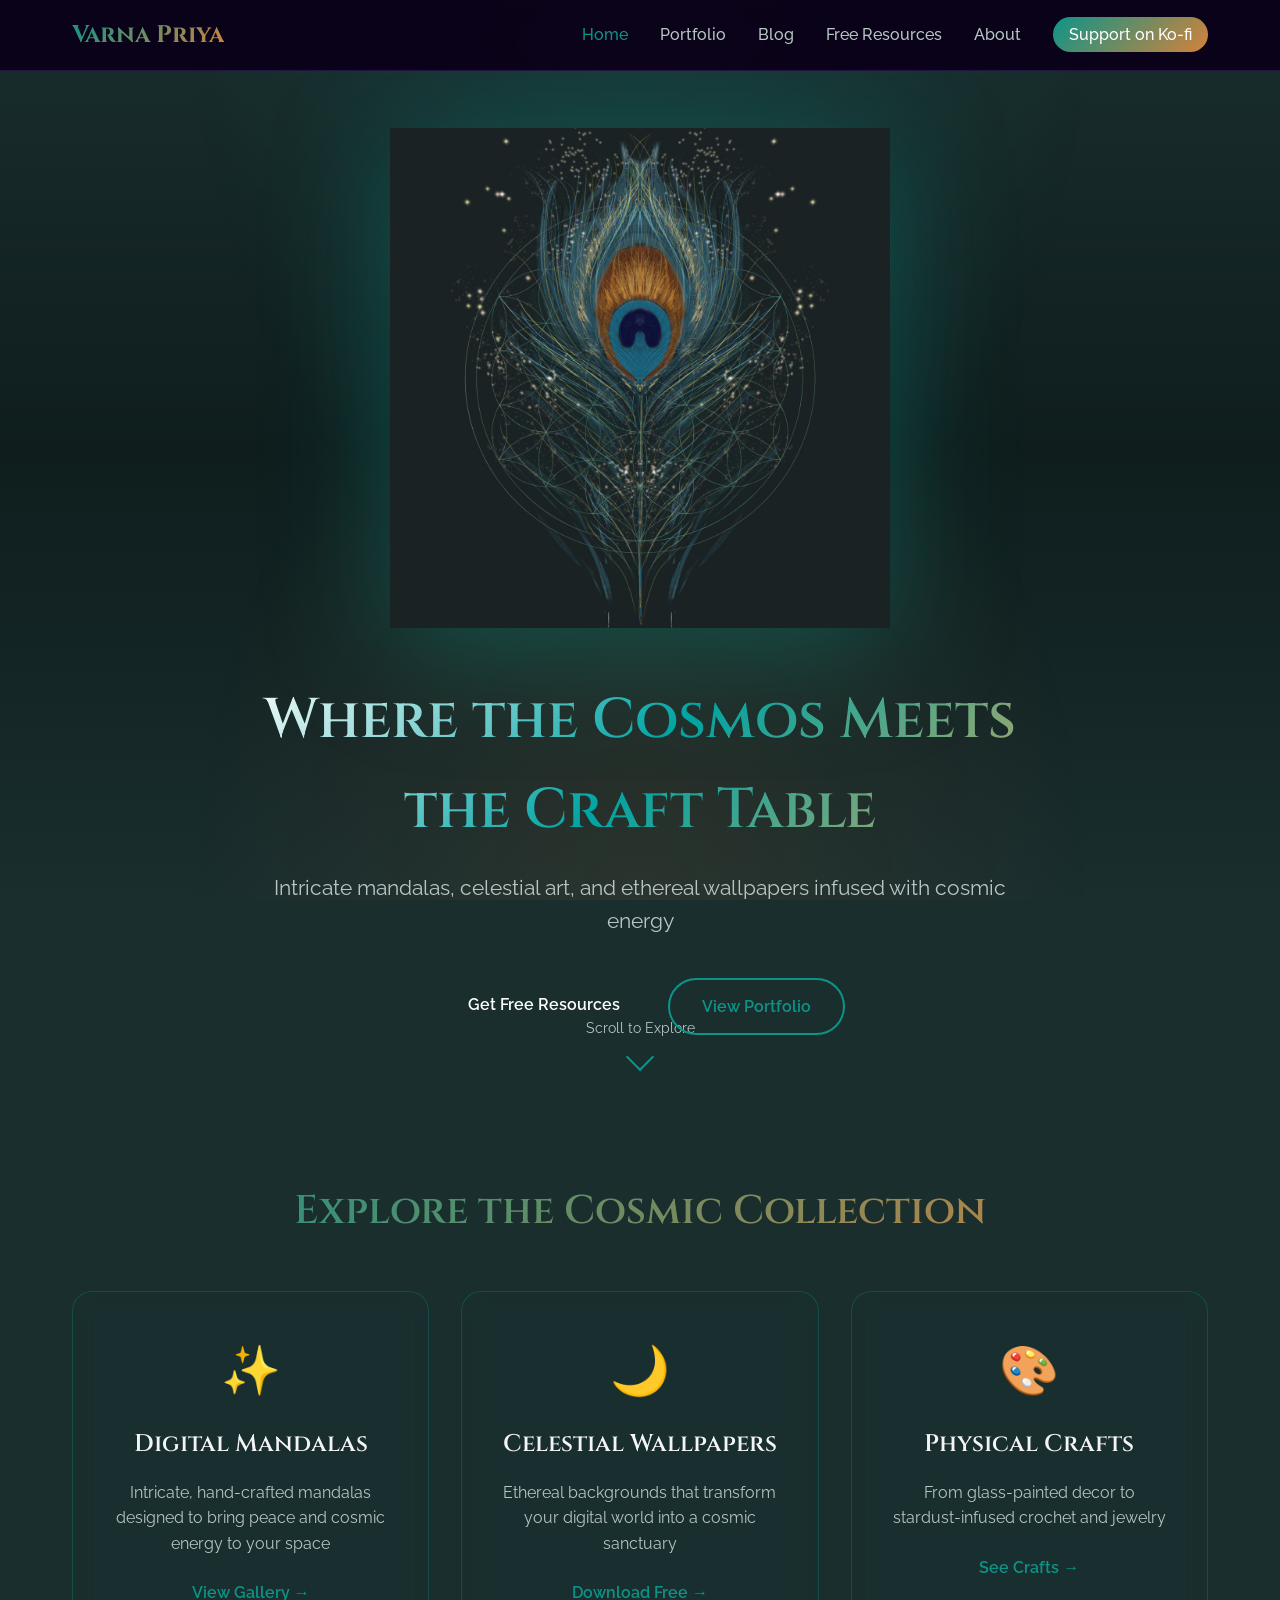
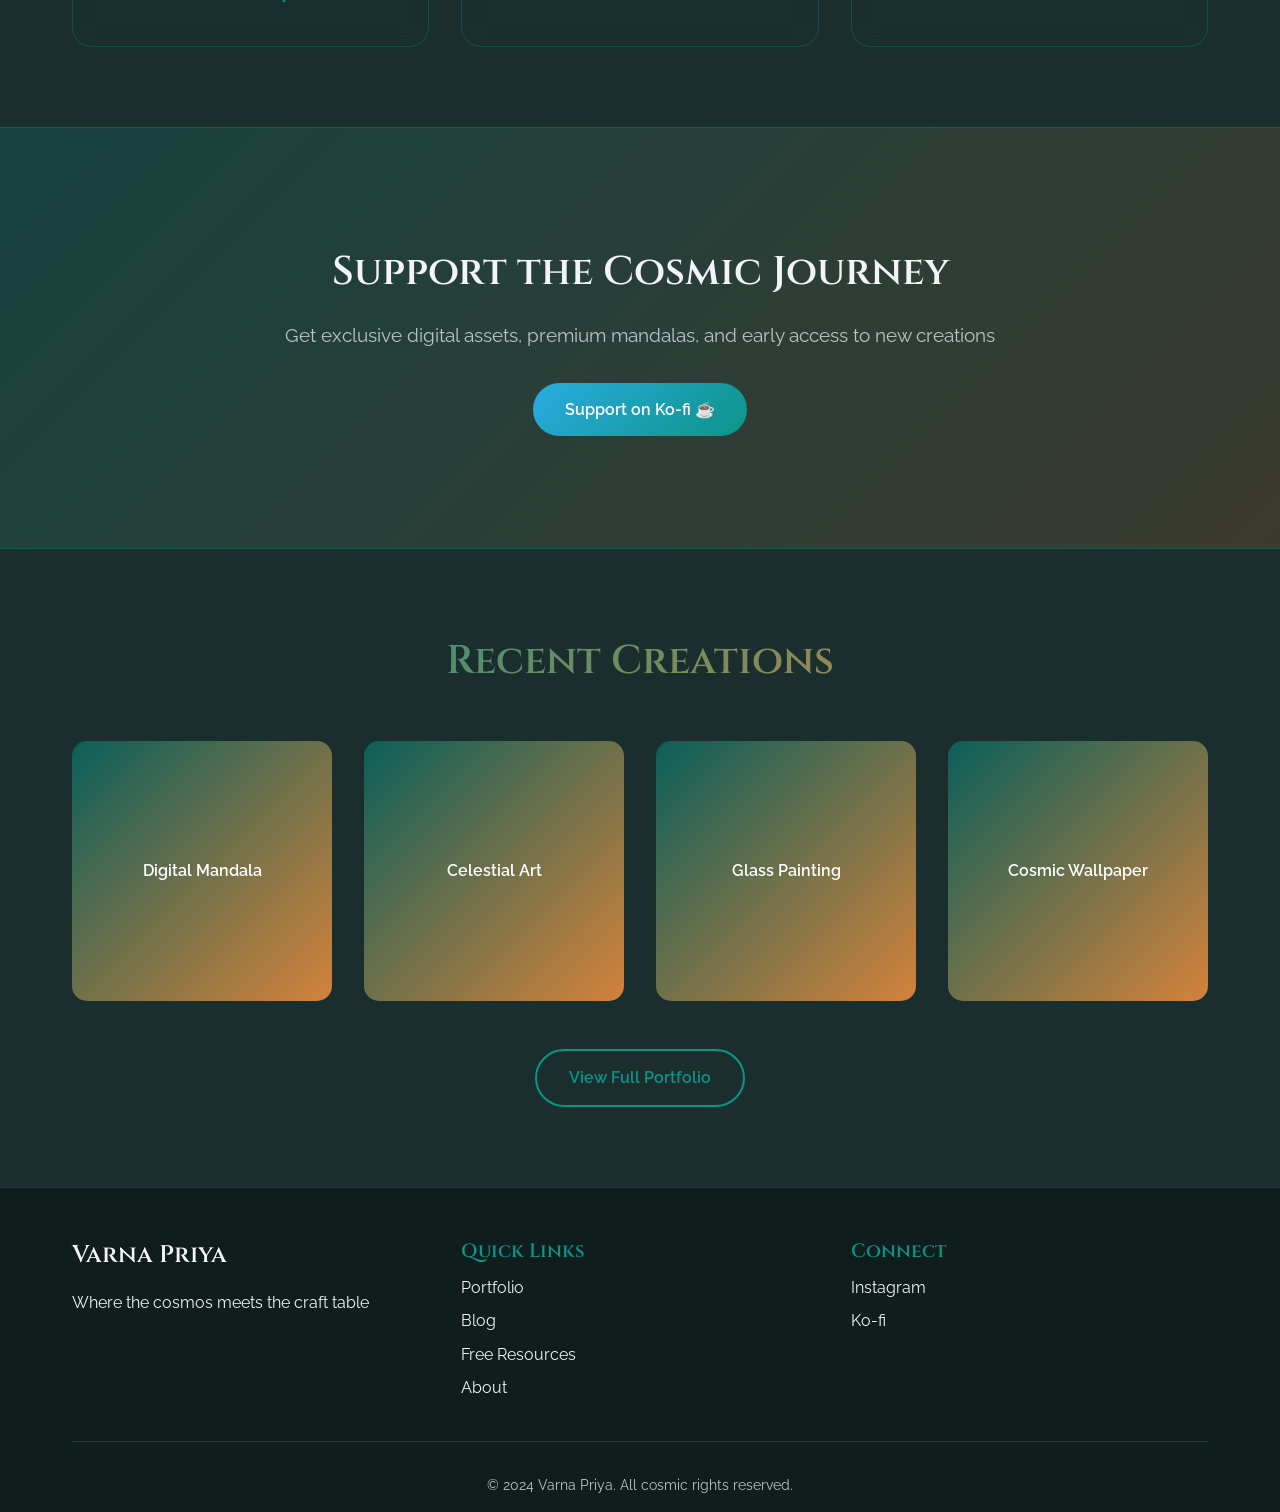
==== index.html @ cbed1ee6 "Initial commit: Varna Priya cosmic website - Peacock feather color palette and design - Hero image i" ====
<!DOCTYPE html>
<html lang="en">
<head>
    <meta charset="UTF-8">
    <meta name="viewport" content="width=device-width, initial-scale=1.0">
    <meta name="description" content="Varna Priya - Where the cosmos meets the craft table. Intricate mandalas, celestial art, and ethereal wallpapers.">
    <title>Varna Priya | Celestial Art & Cosmic Crafts</title>
    <link rel="stylesheet" href="css/style.css">
    <link rel="preconnect" href="https://fonts.googleapis.com">
    <link rel="preconnect" href="https://fonts.gstatic.com" crossorigin>
    <link href="https://fonts.googleapis.com/css2?family=Cinzel:wght@400;600;700&family=Raleway:wght@300;400;500;600&display=swap" rel="stylesheet">
</head>
<body>
    <div class="stars"></div>
    <div class="twinkling"></div>

    <nav class="navbar">
        <div class="nav-container">
            <a href="index.html" class="logo">Varna Priya</a>
            <ul class="nav-menu">
                <li><a href="index.html" class="active">Home</a></li>
                <li><a href="portfolio.html">Portfolio</a></li>
                <li><a href="blog.html">Blog</a></li>
                <li><a href="resources.html">Free Resources</a></li>
                <li><a href="about.html">About</a></li>
                <li><a href="https://ko-fi.com/varnapriya" target="_blank" class="kofi-nav">Support on Ko-fi</a></li>
            </ul>
            <div class="hamburger">
                <span></span>
                <span></span>
                <span></span>
            </div>
        </div>
    </nav>

    <section class="hero">
        <div class="hero-image-container">
            <img src="Visuals.jpg" alt="Varna Priya - Sacred Peacock Feather Mandala" class="hero-image">
        </div>
        <div class="hero-content">
            <h1 class="cosmic-title">Where the Cosmos Meets the Craft Table</h1>
            <p class="hero-subtitle">Intricate mandalas, celestial art, and ethereal wallpapers infused with cosmic energy</p>
            <div class="cta-buttons">
                <a href="resources.html" class="btn btn-primary">Get Free Resources</a>
                <a href="portfolio.html" class="btn btn-secondary">View Portfolio</a>
            </div>
        </div>
        <div class="scroll-indicator">
            <span>Scroll to Explore</span>
            <div class="arrow-down"></div>
        </div>
    </section>

    <section class="features">
        <div class="container">
            <h2 class="section-title">Explore the Cosmic Collection</h2>
            <div class="features-grid">
                <div class="feature-card">
                    <div class="feature-icon">✨</div>
                    <h3>Digital Mandalas</h3>
                    <p>Intricate, hand-crafted mandalas designed to bring peace and cosmic energy to your space</p>
                    <a href="portfolio.html" class="feature-link">View Gallery →</a>
                </div>
                <div class="feature-card">
                    <div class="feature-icon">🌙</div>
                    <h3>Celestial Wallpapers</h3>
                    <p>Ethereal backgrounds that transform your digital world into a cosmic sanctuary</p>
                    <a href="resources.html" class="feature-link">Download Free →</a>
                </div>
                <div class="feature-card">
                    <div class="feature-icon">🎨</div>
                    <h3>Physical Crafts</h3>
                    <p>From glass-painted decor to stardust-infused crochet and jewelry</p>
                    <a href="portfolio.html#physical" class="feature-link">See Crafts →</a>
                </div>
            </div>
        </div>
    </section>

    <section class="kofi-section">
        <div class="container">
            <div class="kofi-banner">
                <h2>Support the Cosmic Journey</h2>
                <p>Get exclusive digital assets, premium mandalas, and early access to new creations</p>
                <a href="https://ko-fi.com/varnapriya" target="_blank" class="btn btn-kofi">Support on Ko-fi ☕</a>
            </div>
        </div>
    </section>

    <section class="recent-work">
        <div class="container">
            <h2 class="section-title">Recent Creations</h2>
            <div class="gallery-preview">
                <div class="gallery-item">
                    <div class="gallery-placeholder">
                        <span>Digital Mandala</span>
                    </div>
                </div>
                <div class="gallery-item">
                    <div class="gallery-placeholder">
                        <span>Celestial Art</span>
                    </div>
                </div>
                <div class="gallery-item">
                    <div class="gallery-placeholder">
                        <span>Glass Painting</span>
                    </div>
                </div>
                <div class="gallery-item">
                    <div class="gallery-placeholder">
                        <span>Cosmic Wallpaper</span>
                    </div>
                </div>
            </div>
            <div class="centered-cta">
                <a href="portfolio.html" class="btn btn-secondary">View Full Portfolio</a>
            </div>
        </div>
    </section>

    <footer class="footer">
        <div class="container">
            <div class="footer-content">
                <div class="footer-section">
                    <h3>Varna Priya</h3>
                    <p>Where the cosmos meets the craft table</p>
                </div>
                <div class="footer-section">
                    <h4>Quick Links</h4>
                    <ul>
                        <li><a href="portfolio.html">Portfolio</a></li>
                        <li><a href="blog.html">Blog</a></li>
                        <li><a href="resources.html">Free Resources</a></li>
                        <li><a href="about.html">About</a></li>
                    </ul>
                </div>
                <div class="footer-section">
                    <h4>Connect</h4>
                    <ul>
                        <li><a href="https://instagram.com/varnapriya" target="_blank">Instagram</a></li>
                        <li><a href="https://ko-fi.com/varnapriya" target="_blank">Ko-fi</a></li>
                    </ul>
                </div>
            </div>
            <div class="footer-bottom">
                <p>&copy; 2024 Varna Priya. All cosmic rights reserved.</p>
            </div>
        </div>
    </footer>

    <script src="js/main.js"></script>
</body>
</html>
---- css/style.css ----
/* ==========================================
   COSMIC THEME - VARNA PRIYA
   ========================================== */

/* ROOT VARIABLES - PEACOCK FEATHER PALETTE */
:root {
    --primary-color: #0d9488;
    --secondary-color: #c87137;
    --accent-color: #c9a961;
    --dark-bg: #1a2e2e;
    --darker-bg: #0f1d1d;
    --light-text: #f3f4f6;
    --muted-text: #b8c5c5;
    --teal-dark: #0a5f5a;
    --teal-bright: #00a3a3;
    --bronze: #d4823b;
    --navy: #1a3d5c;
    --gold: #c9a961;
    --card-bg: rgba(26, 46, 46, 0.85);
    --card-border: rgba(13, 148, 136, 0.3);
}

/* RESET & BASE */
* {
    margin: 0;
    padding: 0;
    box-sizing: border-box;
}

html {
    scroll-behavior: smooth;
}

body {
    font-family: 'Raleway', sans-serif;
    background: var(--dark-bg);
    color: var(--light-text);
    line-height: 1.6;
    overflow-x: hidden;
}

/* Custom Scrollbar */
::-webkit-scrollbar {
    width: 12px;
}

::-webkit-scrollbar-track {
    background: var(--darker-bg);
}

::-webkit-scrollbar-thumb {
    background: var(--primary-color);
    border-radius: 6px;
}

::-webkit-scrollbar-thumb:hover {
    background: var(--teal-bright);
}

h1, h2, h3, h4, h5, h6 {
    font-family: 'Cinzel', serif;
    font-weight: 600;
}

a {
    text-decoration: none;
    color: inherit;
    transition: all 0.3s ease;
}

img {
    max-width: 100%;
    height: auto;
}

/* CLEAN GRADIENT BACKGROUND */
.stars, .twinkling {
    position: fixed;
    top: 0;
    left: 0;
    right: 0;
    bottom: 0;
    width: 100%;
    height: 100%;
    display: block;
    z-index: -1;
}

.stars {
    background: linear-gradient(180deg, #1a2e2e 0%, #0f1d1d 50%, #1a2e2e 100%);
}

.twinkling {
    background: radial-gradient(ellipse at top, rgba(13, 148, 136, 0.15) 0%, transparent 50%),
                radial-gradient(ellipse at bottom, rgba(200, 113, 55, 0.1) 0%, transparent 50%);
}

/* CONTAINER */
.container {
    max-width: 1200px;
    margin: 0 auto;
    padding: 0 2rem;
}

/* NAVIGATION */
.navbar {
    position: fixed;
    top: 0;
    width: 100%;
    background: rgba(10, 1, 24, 0.95);
    backdrop-filter: blur(10px);
    z-index: 1000;
    border-bottom: 1px solid rgba(139, 92, 246, 0.2);
}

.nav-container {
    max-width: 1200px;
    margin: 0 auto;
    padding: 1rem 2rem;
    display: flex;
    justify-content: space-between;
    align-items: center;
}

.logo {
    font-family: 'Cinzel', serif;
    font-size: 1.5rem;
    font-weight: 700;
    background: linear-gradient(135deg, var(--primary-color), var(--bronze));
    -webkit-background-clip: text;
    -webkit-text-fill-color: transparent;
    background-clip: text;
}

.nav-menu {
    display: flex;
    list-style: none;
    gap: 2rem;
    align-items: center;
}

.nav-menu a {
    color: var(--muted-text);
    font-weight: 500;
    transition: color 0.3s ease;
}

.nav-menu a:hover,
.nav-menu a.active {
    color: var(--primary-color);
}

.kofi-nav {
    background: linear-gradient(135deg, var(--primary-color), var(--bronze));
    padding: 0.5rem 1rem;
    border-radius: 20px;
    color: white !important;
}

.kofi-nav:hover {
    transform: translateY(-2px);
    box-shadow: 0 5px 20px rgba(13, 148, 136, 0.4);
}

.hamburger {
    display: none;
    flex-direction: column;
    cursor: pointer;
}

.hamburger span {
    width: 25px;
    height: 3px;
    background: var(--primary-color);
    margin: 3px 0;
    transition: 0.3s;
}

/* HERO SECTION */
.hero {
    min-height: 100vh;
    display: flex;
    flex-direction: column;
    justify-content: center;
    align-items: center;
    text-align: center;
    padding: 8rem 2rem 4rem;
    position: relative;
}

.hero-image-container {
    max-width: 500px;
    width: 100%;
    margin: 0 auto 3rem;
    z-index: 1;
    animation: fadeInScale 1.5s ease-out;
}

.hero-image {
    width: 100%;
    height: auto;
    display: block;
    filter: drop-shadow(0 20px 60px rgba(13, 148, 136, 0.4));
    transition: transform 0.3s ease;
}

.hero-image:hover {
    transform: scale(1.02);
}

@keyframes fadeInScale {
    from {
        opacity: 0;
        transform: scale(0.92) translateY(20px);
    }
    to {
        opacity: 1;
        transform: scale(1) translateY(0);
    }
}

.hero-content {
    max-width: 800px;
    z-index: 1;
}

.cosmic-title {
    font-size: 3.5rem;
    margin-bottom: 1rem;
    background: linear-gradient(135deg, #fff, var(--teal-bright), var(--gold));
    -webkit-background-clip: text;
    -webkit-text-fill-color: transparent;
    background-clip: text;
    animation: fadeInUp 1s ease;
}

.hero-subtitle {
    font-size: 1.3rem;
    color: var(--muted-text);
    margin-bottom: 2.5rem;
    animation: fadeInUp 1s ease 0.2s backwards;
}

.cta-buttons {
    display: flex;
    gap: 1rem;
    justify-content: center;
    animation: fadeInUp 1s ease 0.4s backwards;
}

.btn {
    padding: 0.875rem 2rem;
    border-radius: 30px;
    font-weight: 600;
    cursor: pointer;
    transition: all 0.3s ease;
    border: none;
    display: inline-block;
}

.btn-primary {
    background: linear-gradient(135deg, var(--primary-color), var(--cosmic-purple));
    color: white;
}

.btn-primary:hover {
    transform: translateY(-3px);
    box-shadow: 0 10px 30px rgba(13, 148, 136, 0.5);
}

.btn-secondary {
    background: transparent;
    border: 2px solid var(--primary-color);
    color: var(--primary-color);
}

.btn-secondary:hover {
    background: var(--primary-color);
    color: white;
    transform: translateY(-3px);
}

.btn-kofi {
    background: linear-gradient(135deg, #29abe0, var(--primary-color));
    color: white;
}

.btn-kofi:hover {
    transform: translateY(-3px);
    box-shadow: 0 10px 30px rgba(41, 171, 224, 0.5);
}

.btn-large {
    padding: 1.2rem 3rem;
    font-size: 1.1rem;
}

.scroll-indicator {
    position: absolute;
    bottom: 2rem;
    display: flex;
    flex-direction: column;
    align-items: center;
    gap: 0.5rem;
    color: var(--muted-text);
    font-size: 0.875rem;
    animation: bounce 2s infinite;
}

.arrow-down {
    width: 20px;
    height: 20px;
    border-left: 2px solid var(--primary-color);
    border-bottom: 2px solid var(--primary-color);
    transform: rotate(-45deg);
}

/* SECTIONS */
section {
    padding: 5rem 0;
}

.section-title {
    text-align: center;
    font-size: 2.5rem;
    margin-bottom: 3rem;
    background: linear-gradient(135deg, var(--primary-color), var(--bronze));
    -webkit-background-clip: text;
    -webkit-text-fill-color: transparent;
    background-clip: text;
}

/* FEATURES GRID */
.features-grid {
    display: grid;
    grid-template-columns: repeat(auto-fit, minmax(300px, 1fr));
    gap: 2rem;
    margin-top: 3rem;
}

.feature-card {
    background: var(--card-bg);
    border: 1px solid var(--card-border);
    border-radius: 20px;
    padding: 2.5rem;
    text-align: center;
    transition: all 0.3s ease;
    backdrop-filter: blur(10px);
}

.feature-card:hover {
    transform: translateY(-10px);
    border-color: var(--primary-color);
    box-shadow: 0 15px 40px rgba(13, 148, 136, 0.3);
}

.feature-icon {
    font-size: 3rem;
    margin-bottom: 1rem;
}

.feature-card h3 {
    font-size: 1.5rem;
    margin-bottom: 1rem;
    color: var(--light-text);
}

.feature-card p {
    color: var(--muted-text);
    margin-bottom: 1.5rem;
}

.feature-link {
    color: var(--primary-color);
    font-weight: 600;
}

.feature-link:hover {
    color: var(--secondary-color);
}

/* KO-FI SECTION */
.kofi-section {
    background: linear-gradient(135deg, rgba(13, 148, 136, 0.2), rgba(200, 113, 55, 0.2));
    border-top: 1px solid var(--card-border);
    border-bottom: 1px solid var(--card-border);
}

.kofi-banner {
    text-align: center;
    padding: 2rem;
}

.kofi-banner h2 {
    font-size: 2.5rem;
    margin-bottom: 1rem;
}

.kofi-banner p {
    font-size: 1.2rem;
    color: var(--muted-text);
    margin-bottom: 2rem;
}

/* GALLERY PREVIEW */
.gallery-preview {
    display: grid;
    grid-template-columns: repeat(auto-fit, minmax(250px, 1fr));
    gap: 2rem;
    margin-bottom: 3rem;
}

.gallery-item {
    position: relative;
    overflow: hidden;
    border-radius: 15px;
    aspect-ratio: 1;
}

.gallery-placeholder {
    width: 100%;
    height: 100%;
    background: linear-gradient(135deg, var(--teal-dark), var(--bronze));
    display: flex;
    align-items: center;
    justify-content: center;
    font-weight: 600;
    color: white;
    transition: transform 0.3s ease;
}

.gallery-item:hover .gallery-placeholder {
    transform: scale(1.1);
}

.centered-cta {
    text-align: center;
}

/* FOOTER */
.footer {
    background: var(--darker-bg);
    border-top: 1px solid var(--card-border);
    padding: 3rem 0 1rem;
}

.footer-content {
    display: grid;
    grid-template-columns: repeat(auto-fit, minmax(250px, 1fr));
    gap: 2rem;
    margin-bottom: 2rem;
}

.footer-section h3 {
    font-size: 1.5rem;
    margin-bottom: 1rem;
}

.footer-section h4 {
    font-size: 1.2rem;
    margin-bottom: 0.5rem;
    color: var(--primary-color);
}

.footer-section ul {
    list-style: none;
}

.footer-section ul li {
    margin-bottom: 0.5rem;
}

.footer-section a:hover {
    color: var(--primary-color);
}

.footer-bottom {
    text-align: center;
    padding-top: 2rem;
    border-top: 1px solid var(--card-border);
    color: var(--muted-text);
    font-size: 0.875rem;
}

/* PAGE HEADER */
.page-header {
    padding: 8rem 0 4rem;
    text-align: center;
}

.page-header h1 {
    font-size: 3rem;
    margin-bottom: 1rem;
    background: linear-gradient(135deg, var(--primary-color), var(--bronze));
    -webkit-background-clip: text;
    -webkit-text-fill-color: transparent;
    background-clip: text;
}

.page-header p {
    font-size: 1.2rem;
    color: var(--muted-text);
}

/* PORTFOLIO FILTERS */
.portfolio-filters {
    padding: 2rem 0;
}

.filter-buttons {
    display: flex;
    justify-content: center;
    gap: 1rem;
    flex-wrap: wrap;
}

.filter-btn {
    padding: 0.75rem 1.5rem;
    border: 2px solid var(--card-border);
    background: transparent;
    color: var(--light-text);
    border-radius: 25px;
    cursor: pointer;
    transition: all 0.3s ease;
    font-weight: 500;
}

.filter-btn:hover,
.filter-btn.active {
    border-color: var(--primary-color);
    background: var(--primary-color);
    color: white;
}

/* PORTFOLIO GALLERY */
.masonry-grid {
    display: grid;
    grid-template-columns: repeat(auto-fill, minmax(300px, 1fr));
    gap: 2rem;
}

.portfolio-item {
    background: var(--card-bg);
    border: 1px solid var(--card-border);
    border-radius: 15px;
    overflow: hidden;
    transition: all 0.3s ease;
}

.portfolio-item:hover {
    transform: translateY(-5px);
    box-shadow: 0 10px 30px rgba(13, 148, 136, 0.3);
}

.portfolio-image {
    aspect-ratio: 4/3;
    overflow: hidden;
}

.image-placeholder {
    width: 100%;
    height: 100%;
    background: linear-gradient(135deg, var(--teal-dark), var(--bronze), var(--teal-bright));
    display: flex;
    align-items: center;
    justify-content: center;
    font-weight: 600;
    color: white;
}

.portfolio-info {
    padding: 1.5rem;
}

.portfolio-info h3 {
    font-size: 1.3rem;
    margin-bottom: 0.5rem;
}

.portfolio-info p {
    color: var(--muted-text);
    margin-bottom: 1rem;
}

.badge {
    display: inline-block;
    padding: 0.25rem 0.75rem;
    background: var(--primary-color);
    color: white;
    border-radius: 15px;
    font-size: 0.875rem;
    font-weight: 600;
}

.dm-btn {
    display: inline-block;
    margin-top: 1rem;
    padding: 0.5rem 1rem;
    background: linear-gradient(135deg, var(--bronze), var(--primary-color));
    color: white;
    border-radius: 20px;
    font-weight: 600;
    font-size: 0.875rem;
}

.dm-btn:hover {
    transform: translateY(-2px);
}

/* BLOG GRID */
.blog-grid {
    display: grid;
    grid-template-columns: repeat(auto-fill, minmax(350px, 1fr));
    gap: 2rem;
}

.blog-card {
    background: var(--card-bg);
    border: 1px solid var(--card-border);
    border-radius: 15px;
    overflow: hidden;
    transition: all 0.3s ease;
}

.blog-card:hover {
    transform: translateY(-5px);
    box-shadow: 0 10px 30px rgba(13, 148, 136, 0.3);
}

.blog-image {
    aspect-ratio: 16/9;
    overflow: hidden;
}

.blog-meta {
    display: flex;
    gap: 1rem;
    padding: 1rem 1.5rem 0;
    font-size: 0.875rem;
}

.blog-date {
    color: var(--muted-text);
}

.blog-category {
    color: var(--primary-color);
    font-weight: 600;
}

.blog-card h2 {
    padding: 0.5rem 1.5rem;
    font-size: 1.5rem;
}

.blog-card h2 a:hover {
    color: var(--primary-color);
}

.blog-card p {
    padding: 0 1.5rem;
    color: var(--muted-text);
    margin-bottom: 1rem;
}

.read-more {
    display: inline-block;
    padding: 0 1.5rem 1.5rem;
    color: var(--primary-color);
    font-weight: 600;
}

.read-more:hover {
    color: var(--secondary-color);
}

/* PAGINATION */
.pagination {
    display: flex;
    justify-content: center;
    gap: 0.5rem;
    margin-top: 3rem;
}

.page-btn {
    padding: 0.75rem 1.25rem;
    background: var(--card-bg);
    border: 1px solid var(--card-border);
    color: var(--light-text);
    border-radius: 10px;
    cursor: pointer;
    transition: all 0.3s ease;
}

.page-btn:hover,
.page-btn.active {
    background: var(--primary-color);
    border-color: var(--primary-color);
}

/* NEWSLETTER */
.newsletter {
    background: linear-gradient(135deg, rgba(13, 148, 136, 0.2), rgba(200, 113, 55, 0.2));
}

.newsletter-box {
    text-align: center;
    max-width: 600px;
    margin: 0 auto;
}

.newsletter-box h2 {
    font-size: 2rem;
    margin-bottom: 1rem;
}

.newsletter-form {
    display: flex;
    gap: 1rem;
    margin: 2rem 0 1rem;
}

.newsletter-form input {
    flex: 1;
    padding: 1rem;
    background: var(--card-bg);
    border: 1px solid var(--card-border);
    border-radius: 25px;
    color: var(--light-text);
    font-size: 1rem;
}

.newsletter-form input:focus {
    outline: none;
    border-color: var(--primary-color);
}

.newsletter-note {
    font-size: 0.875rem;
    color: var(--muted-text);
}

/* RESOURCES */
.resources-intro {
    padding: 2rem 0;
}

.intro-box {
    max-width: 800px;
    margin: 0 auto;
    text-align: center;
    padding: 2rem;
    background: var(--card-bg);
    border: 1px solid var(--card-border);
    border-radius: 20px;
}

.intro-box h2 {
    font-size: 2rem;
    margin-bottom: 1rem;
}

.resources-grid {
    display: grid;
    grid-template-columns: repeat(auto-fill, minmax(300px, 1fr));
    gap: 2rem;
}

.resource-card {
    background: var(--card-bg);
    border: 1px solid var(--card-border);
    border-radius: 15px;
    overflow: hidden;
    transition: all 0.3s ease;
}

.resource-card:hover {
    transform: translateY(-5px);
    box-shadow: 0 10px 30px rgba(13, 148, 136, 0.3);
}

.resource-image {
    aspect-ratio: 16/9;
}

.resource-content {
    padding: 1.5rem;
}

.resource-content h3 {
    font-size: 1.3rem;
    margin-bottom: 0.5rem;
}

.resource-content p {
    color: var(--muted-text);
    margin-bottom: 1rem;
}

.resource-meta {
    display: flex;
    gap: 1rem;
    margin-bottom: 1rem;
    font-size: 0.875rem;
}

.resource-meta span {
    padding: 0.25rem 0.75rem;
    background: rgba(13, 148, 136, 0.2);
    border-radius: 15px;
}

.download-btn {
    width: 100%;
}

/* KO-FI UPSELL */
.kofi-upsell {
    background: linear-gradient(135deg, rgba(13, 148, 136, 0.3), rgba(200, 113, 55, 0.3));
}

.upsell-box {
    max-width: 800px;
    margin: 0 auto;
    text-align: center;
    padding: 3rem;
    background: var(--card-bg);
    border: 2px solid var(--card-border);
    border-radius: 20px;
}

.upsell-box h2 {
    font-size: 2.5rem;
    margin-bottom: 1rem;
}

.upsell-features {
    display: grid;
    grid-template-columns: repeat(auto-fit, minmax(250px, 1fr));
    gap: 1rem;
    margin: 2rem 0;
    text-align: left;
}

.upsell-feature {
    display: flex;
    align-items: center;
    gap: 0.75rem;
}

.check {
    color: var(--primary-color);
    font-size: 1.5rem;
    font-weight: bold;
}

/* INSTAGRAM CTA */
.instagram-cta {
    padding: 3rem 0;
}

.insta-box {
    max-width: 600px;
    margin: 0 auto;
    text-align: center;
    padding: 2rem;
    background: var(--card-bg);
    border: 1px solid var(--card-border);
    border-radius: 20px;
}

.insta-box h2 {
    font-size: 2rem;
    margin-bottom: 1rem;
}

.insta-box p {
    color: var(--muted-text);
    margin-bottom: 2rem;
}

/* ABOUT PAGE */
.about-intro {
    display: grid;
    grid-template-columns: 1fr 1fr;
    gap: 3rem;
    align-items: center;
    margin-bottom: 4rem;
}

.about-text h2 {
    font-size: 2.5rem;
    margin-bottom: 1.5rem;
}

.about-text p {
    color: var(--muted-text);
    margin-bottom: 1rem;
    font-size: 1.1rem;
}

.about-image {
    aspect-ratio: 1;
    border-radius: 20px;
    overflow: hidden;
}

.mission-section,
.values-section,
.story-section,
.offerings-section,
.support-section {
    margin-bottom: 4rem;
}

.mission-section h2,
.values-section h2,
.story-section h2,
.offerings-section h2,
.support-section h2 {
    font-size: 2.5rem;
    margin-bottom: 2rem;
    text-align: center;
}

.mission-cards {
    display: grid;
    grid-template-columns: repeat(auto-fit, minmax(250px, 1fr));
    gap: 2rem;
}

.mission-card {
    text-align: center;
    padding: 2rem;
    background: var(--card-bg);
    border: 1px solid var(--card-border);
    border-radius: 15px;
}

.mission-icon {
    font-size: 3rem;
    margin-bottom: 1rem;
}

.mission-card h3 {
    font-size: 1.5rem;
    margin-bottom: 1rem;
}

.values-list {
    max-width: 800px;
    margin: 0 auto;
    list-style: none;
}

.values-list li {
    padding: 1rem;
    margin-bottom: 1rem;
    background: var(--card-bg);
    border-left: 4px solid var(--primary-color);
    border-radius: 10px;
}

.story-section p {
    max-width: 800px;
    margin: 0 auto 1rem;
    color: var(--muted-text);
    font-size: 1.1rem;
}

.offerings-grid {
    display: grid;
    grid-template-columns: repeat(auto-fit, minmax(300px, 1fr));
    gap: 2rem;
}

.offering-item {
    padding: 2rem;
    background: var(--card-bg);
    border: 1px solid var(--card-border);
    border-radius: 15px;
    text-align: center;
}

.offering-item h3 {
    font-size: 1.3rem;
    margin-bottom: 0.5rem;
}

.support-section {
    text-align: center;
}

.support-section p {
    max-width: 800px;
    margin: 0 auto 1.5rem;
    color: var(--muted-text);
    font-size: 1.1rem;
}

.support-list {
    max-width: 600px;
    margin: 0 auto 2rem;
    list-style: none;
}

.support-list li {
    padding: 0.75rem;
    margin-bottom: 0.5rem;
    background: var(--card-bg);
    border-radius: 10px;
}

.contact-section {
    padding: 3rem 0;
}

.contact-box {
    max-width: 600px;
    margin: 0 auto;
    text-align: center;
    padding: 3rem;
    background: var(--card-bg);
    border: 1px solid var(--card-border);
    border-radius: 20px;
}

.contact-box h2 {
    font-size: 2rem;
    margin-bottom: 1rem;
}

.contact-box p {
    color: var(--muted-text);
    margin-bottom: 2rem;
}

.contact-links {
    display: flex;
    gap: 1rem;
    justify-content: center;
}

/* ANIMATIONS */
@keyframes fadeInUp {
    from {
        opacity: 0;
        transform: translateY(30px);
    }
    to {
        opacity: 1;
        transform: translateY(0);
    }
}

@keyframes bounce {
    0%, 100% {
        transform: translateY(0);
    }
    50% {
        transform: translateY(-10px);
    }
}

/* RESPONSIVE */
@media (max-width: 768px) {
    .nav-menu {
        position: fixed;
        left: -100%;
        top: 70px;
        flex-direction: column;
        background: rgba(10, 1, 24, 0.98);
        width: 100%;
        text-align: center;
        transition: 0.3s;
        padding: 2rem 0;
    }

    .nav-menu.active {
        left: 0;
    }

    .hamburger {
        display: flex;
    }

    .cosmic-title {
        font-size: 2.5rem;
    }

    .hero-subtitle {
        font-size: 1rem;
    }

    .cta-buttons {
        flex-direction: column;
    }

    .about-intro {
        grid-template-columns: 1fr;
    }

    .newsletter-form {
        flex-direction: column;
    }

    .contact-links {
        flex-direction: column;
    }
}

@media (max-width: 480px) {
    .cosmic-title {
        font-size: 2rem;
    }

    .section-title {
        font-size: 2rem;
    }

    .features-grid,
    .masonry-grid,
    .blog-grid,
    .resources-grid {
        grid-template-columns: 1fr;
    }
}

/* BLOG POST PAGE */
.blog-post {
    padding-top: 5rem;
}

.post-header {
    max-width: 800px;
    margin: 0 auto 3rem;
    text-align: center;
}

.post-meta {
    display: flex;
    gap: 1rem;
    justify-content: center;
    margin-bottom: 1.5rem;
    font-size: 0.875rem;
}

.post-date {
    color: var(--muted-text);
}

.post-category {
    color: var(--primary-color);
    font-weight: 600;
}

.post-header h1 {
    font-size: 3rem;
    margin-bottom: 1.5rem;
    background: linear-gradient(135deg, var(--primary-color), var(--bronze));
    -webkit-background-clip: text;
    -webkit-text-fill-color: transparent;
    background-clip: text;
}

.post-excerpt {
    font-size: 1.2rem;
    color: var(--muted-text);
}

.post-featured-image {
    max-width: 1000px;
    margin: 0 auto 4rem;
    border-radius: 20px;
    overflow: hidden;
    aspect-ratio: 16/9;
}

.post-content {
    max-width: 800px;
    margin: 0 auto;
    font-size: 1.1rem;
    line-height: 1.8;
}

.post-content h2 {
    font-size: 2rem;
    margin: 3rem 0 1.5rem;
    color: var(--light-text);
}

.post-content h3 {
    font-size: 1.5rem;
    margin: 2rem 0 1rem;
    color: var(--primary-color);
}

.post-content p {
    margin-bottom: 1.5rem;
    color: var(--muted-text);
}

.post-content ul,
.post-content ol {
    margin: 1.5rem 0;
    padding-left: 2rem;
}

.post-content li {
    margin-bottom: 0.75rem;
    color: var(--muted-text);
}

.post-content strong {
    color: var(--light-text);
}

.post-content hr {
    border: none;
    border-top: 1px solid var(--card-border);
    margin: 3rem 0;
}

.post-cta {
    display: flex;
    gap: 1rem;
    justify-content: center;
    margin: 3rem 0;
}

.post-footer {
    max-width: 800px;
    margin: 4rem auto 0;
    padding-top: 2rem;
    border-top: 1px solid var(--card-border);
}

.post-tags {
    display: flex;
    gap: 0.75rem;
    flex-wrap: wrap;
    margin-bottom: 2rem;
}

.tag {
    padding: 0.5rem 1rem;
    background: var(--card-bg);
    border: 1px solid var(--card-border);
    border-radius: 20px;
    font-size: 0.875rem;
    color: var(--primary-color);
}

.post-share {
    text-align: center;
}

.post-share p {
    margin-bottom: 1rem;
    color: var(--muted-text);
}

.share-buttons {
    display: flex;
    gap: 1rem;
    justify-content: center;
}

.share-btn {
    padding: 0.75rem 1.5rem;
    background: var(--card-bg);
    border: 1px solid var(--card-border);
    border-radius: 20px;
    color: var(--light-text);
    transition: all 0.3s ease;
}

.share-btn:hover {
    background: var(--primary-color);
    border-color: var(--primary-color);
}

.related-posts {
    max-width: 800px;
    margin: 4rem auto 0;
}

.related-posts h2 {
    font-size: 2rem;
    text-align: center;
    margin-bottom: 2rem;
}

.related-grid {
    display: grid;
    grid-template-columns: repeat(auto-fit, minmax(250px, 1fr));
    gap: 2rem;
}

.related-card {
    background: var(--card-bg);
    border: 1px solid var(--card-border);
    border-radius: 15px;
    overflow: hidden;
    transition: all 0.3s ease;
}

.related-card:hover {
    transform: translateY(-5px);
    box-shadow: 0 10px 30px rgba(13, 148, 136, 0.3);
}

.related-image {
    aspect-ratio: 16/9;
}

.related-card h3 {
    padding: 1.5rem;
    font-size: 1.2rem;
    color: var(--light-text);
}

.related-card:hover h3 {
    color: var(--primary-color);
}

/* Responsive Blog Post */
@media (max-width: 768px) {
    .post-header h1 {
        font-size: 2rem;
    }

    .post-content {
        font-size: 1rem;
    }

    .post-cta {
        flex-direction: column;
    }

    .share-buttons {
        flex-direction: column;
    }
}
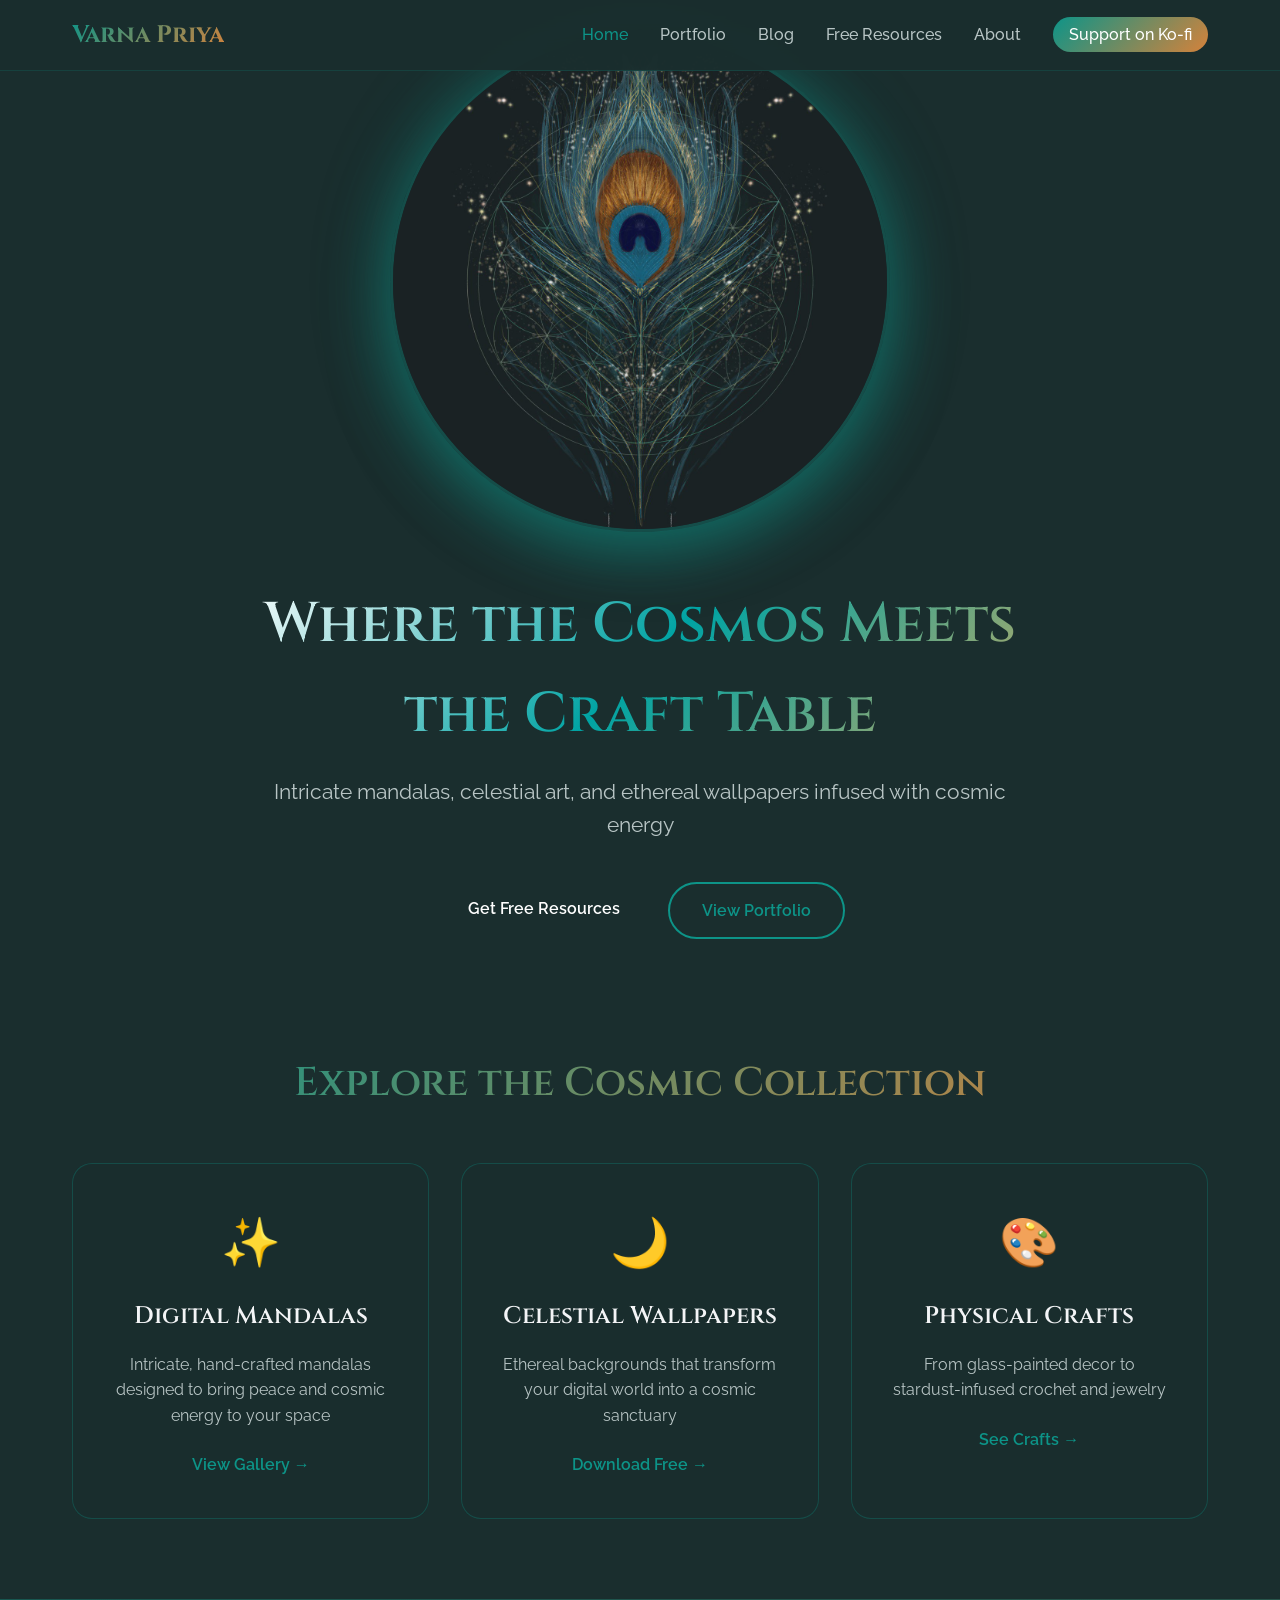
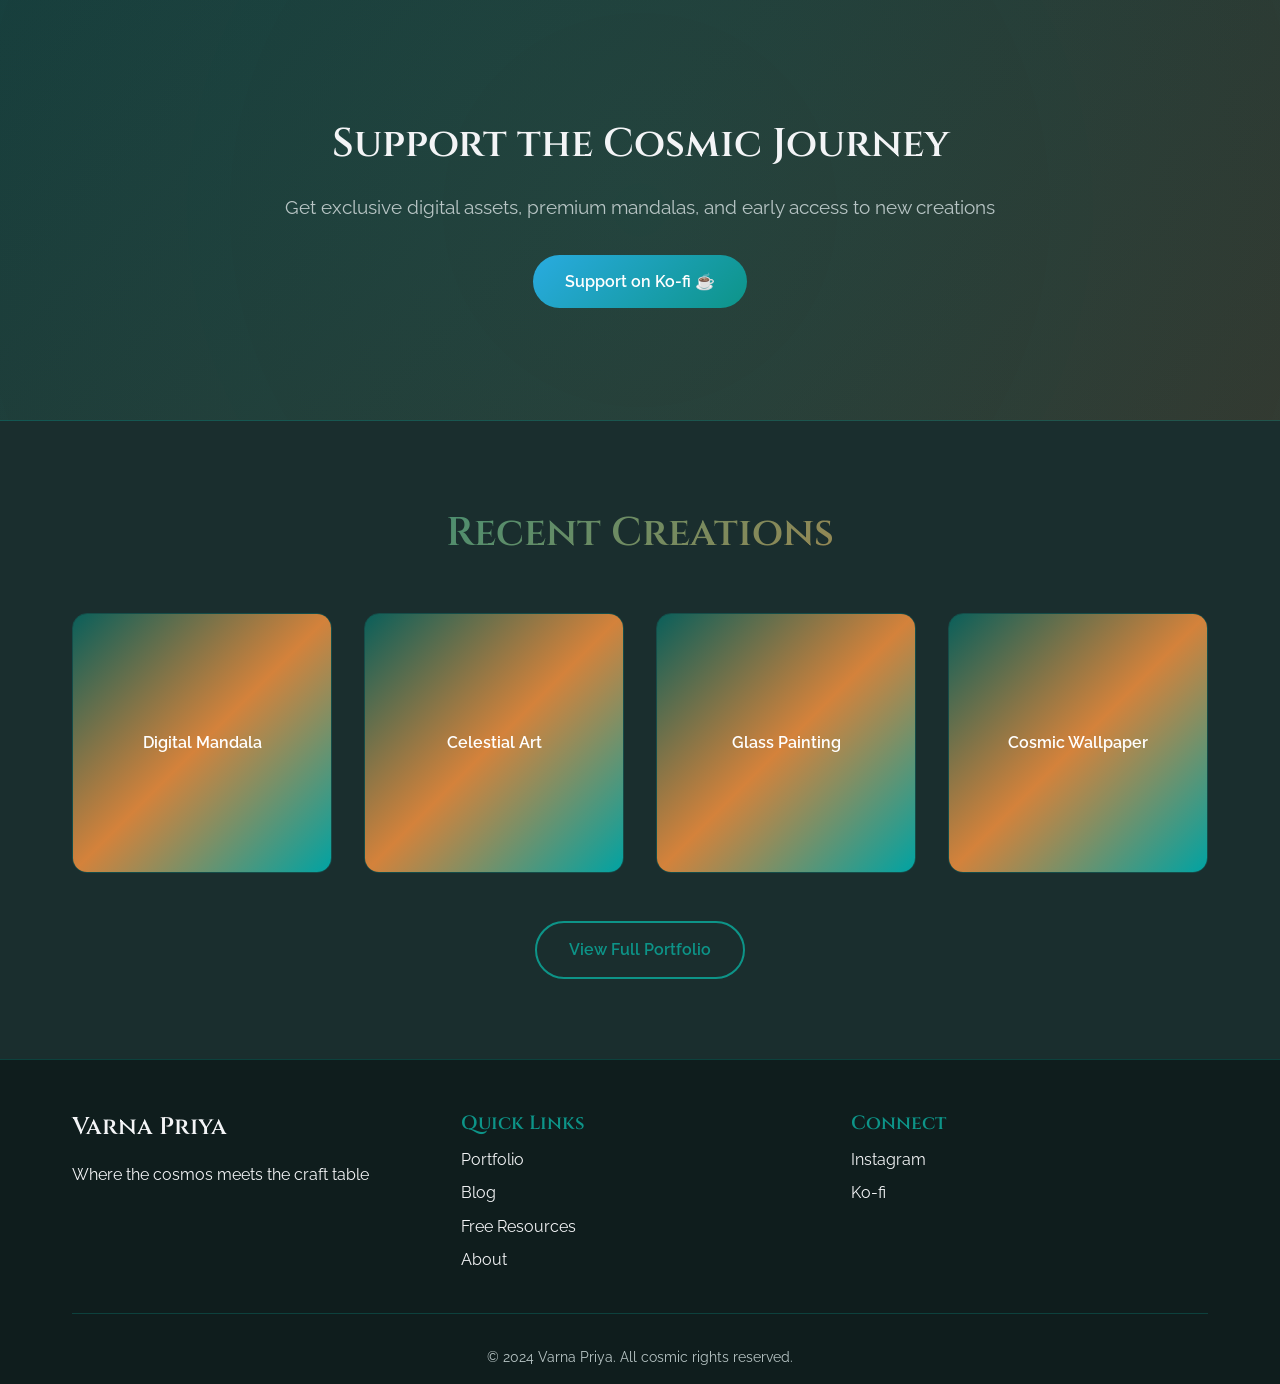
==== commit 1a43c72a: "Simplify website - remove complexity and fix scrolling - Removed 9 unnecessary documentation files -" ====
--- a/index.html
+++ b/index.html
@@ -35,7 +35,7 @@
 
     <section class="hero">
         <div class="hero-image-container">
-            <img src="Visuals.jpg" alt="Varna Priya - Sacred Peacock Feather Mandala" class="hero-image">
+            <img src="assets/images/hero/peacock-feather.jpg" alt="Varna Priya - Sacred Peacock Feather Mandala" class="hero-image">
         </div>
         <div class="hero-content">
             <h1 class="cosmic-title">Where the Cosmos Meets the Craft Table</h1>
@@ -44,10 +44,6 @@
                 <a href="resources.html" class="btn btn-primary">Get Free Resources</a>
                 <a href="portfolio.html" class="btn btn-secondary">View Portfolio</a>
             </div>
-        </div>
-        <div class="scroll-indicator">
-            <span>Scroll to Explore</span>
-            <div class="arrow-down"></div>
         </div>
     </section>
 
--- a/css/style.css
+++ b/css/style.css
@@ -16,7 +16,7 @@
     --bronze: #d4823b;
     --navy: #1a3d5c;
     --gold: #c9a961;
-    --card-bg: rgba(26, 46, 46, 0.85);
+    --card-bg: rgba(26, 46, 46, 0.95);
     --card-border: rgba(13, 148, 136, 0.3);
 }
 
@@ -83,16 +83,19 @@
     width: 100%;
     height: 100%;
     display: block;
-    z-index: -1;
+    z-index: -10;
+    pointer-events: none;
 }
 
 .stars {
     background: linear-gradient(180deg, #1a2e2e 0%, #0f1d1d 50%, #1a2e2e 100%);
+    z-index: -10;
 }
 
 .twinkling {
     background: radial-gradient(ellipse at top, rgba(13, 148, 136, 0.15) 0%, transparent 50%),
                 radial-gradient(ellipse at bottom, rgba(200, 113, 55, 0.1) 0%, transparent 50%);
+    z-index: -9;
 }
 
 /* CONTAINER */
@@ -107,10 +110,11 @@
     position: fixed;
     top: 0;
     width: 100%;
-    background: rgba(10, 1, 24, 0.95);
-    backdrop-filter: blur(10px);
+    background: rgba(26, 46, 46, 0.95);
+    backdrop-filter: blur(15px);
     z-index: 1000;
-    border-bottom: 1px solid rgba(139, 92, 246, 0.2);
+    border-bottom: 1px solid rgba(13, 148, 136, 0.2);
+    box-shadow: 0 2px 20px rgba(0, 0, 0, 0.3);
 }
 
 .nav-container {
@@ -184,8 +188,8 @@
     justify-content: center;
     align-items: center;
     text-align: center;
-    padding: 8rem 2rem 4rem;
-    position: relative;
+    padding: 2rem;
+    background: var(--dark-bg);
 }
 
 .hero-image-container {
@@ -194,18 +198,26 @@
     margin: 0 auto 3rem;
     z-index: 1;
     animation: fadeInScale 1.5s ease-out;
+    position: relative;
 }
 
 .hero-image {
     width: 100%;
     height: auto;
     display: block;
-    filter: drop-shadow(0 20px 60px rgba(13, 148, 136, 0.4));
-    transition: transform 0.3s ease;
+    border-radius: 50%;
+    box-shadow: 0 20px 60px rgba(13, 148, 136, 0.5),
+                0 0 80px rgba(13, 148, 136, 0.3),
+                inset 0 0 60px rgba(0, 0, 0, 0.1);
+    transition: transform 0.3s ease, box-shadow 0.3s ease;
+    border: 3px solid rgba(13, 148, 136, 0.3);
 }
 
 .hero-image:hover {
-    transform: scale(1.02);
+    transform: scale(1.05);
+    box-shadow: 0 25px 80px rgba(13, 148, 136, 0.6),
+                0 0 100px rgba(13, 148, 136, 0.4),
+                inset 0 0 60px rgba(0, 0, 0, 0.1);
 }
 
 @keyframes fadeInScale {
@@ -221,7 +233,6 @@
 
 .hero-content {
     max-width: 800px;
-    z-index: 1;
 }
 
 .cosmic-title {
@@ -295,29 +306,11 @@
     font-size: 1.1rem;
 }
 
-.scroll-indicator {
-    position: absolute;
-    bottom: 2rem;
-    display: flex;
-    flex-direction: column;
-    align-items: center;
-    gap: 0.5rem;
-    color: var(--muted-text);
-    font-size: 0.875rem;
-    animation: bounce 2s infinite;
-}
-
-.arrow-down {
-    width: 20px;
-    height: 20px;
-    border-left: 2px solid var(--primary-color);
-    border-bottom: 2px solid var(--primary-color);
-    transform: rotate(-45deg);
-}
 
 /* SECTIONS */
 section {
     padding: 5rem 0;
+    background: var(--dark-bg);
 }
 
 .section-title {
@@ -344,14 +337,39 @@
     border-radius: 20px;
     padding: 2.5rem;
     text-align: center;
-    transition: all 0.3s ease;
+    transition: all 0.4s cubic-bezier(0.4, 0, 0.2, 1);
     backdrop-filter: blur(10px);
+    position: relative;
+    overflow: hidden;
+}
+
+.feature-card::before {
+    content: '';
+    position: absolute;
+    top: 0;
+    left: 0;
+    right: 0;
+    bottom: 0;
+    background: linear-gradient(135deg, rgba(13, 148, 136, 0.1), rgba(200, 113, 55, 0.1));
+    opacity: 0;
+    transition: opacity 0.4s ease;
+    z-index: 0;
+}
+
+.feature-card:hover::before {
+    opacity: 1;
 }
 
 .feature-card:hover {
     transform: translateY(-10px);
     border-color: var(--primary-color);
-    box-shadow: 0 15px 40px rgba(13, 148, 136, 0.3);
+    box-shadow: 0 15px 40px rgba(13, 148, 136, 0.4),
+                0 5px 15px rgba(200, 113, 55, 0.2);
+}
+
+.feature-card > * {
+    position: relative;
+    z-index: 1;
 }
 
 .feature-icon {
@@ -381,14 +399,36 @@
 
 /* KO-FI SECTION */
 .kofi-section {
-    background: linear-gradient(135deg, rgba(13, 148, 136, 0.2), rgba(200, 113, 55, 0.2));
+    background: linear-gradient(135deg, rgba(13, 148, 136, 0.15), rgba(200, 113, 55, 0.15));
     border-top: 1px solid var(--card-border);
     border-bottom: 1px solid var(--card-border);
+    position: relative;
+    overflow: hidden;
+}
+
+.kofi-section::before {
+    content: '';
+    position: absolute;
+    top: -50%;
+    right: -50%;
+    width: 200%;
+    height: 200%;
+    background: radial-gradient(circle, rgba(13, 148, 136, 0.1) 0%, transparent 70%);
+    animation: pulse 15s ease-in-out infinite;
+    z-index: 0;
+    pointer-events: none;
+}
+
+@keyframes pulse {
+    0%, 100% { transform: scale(1); opacity: 0.5; }
+    50% { transform: scale(1.1); opacity: 0.8; }
 }
 
 .kofi-banner {
     text-align: center;
     padding: 2rem;
+    position: relative;
+    z-index: 1;
 }
 
 .kofi-banner h2 {
@@ -415,22 +455,47 @@
     overflow: hidden;
     border-radius: 15px;
     aspect-ratio: 1;
+    border: 1px solid var(--card-border);
+    transition: all 0.4s cubic-bezier(0.4, 0, 0.2, 1);
+}
+
+.gallery-item:hover {
+    transform: translateY(-5px);
+    box-shadow: 0 10px 30px rgba(13, 148, 136, 0.4);
+    border-color: var(--primary-color);
 }
 
 .gallery-placeholder {
     width: 100%;
     height: 100%;
-    background: linear-gradient(135deg, var(--teal-dark), var(--bronze));
+    background: linear-gradient(135deg, var(--teal-dark), var(--bronze), var(--teal-bright));
     display: flex;
     align-items: center;
     justify-content: center;
     font-weight: 600;
     color: white;
-    transition: transform 0.3s ease;
+    transition: transform 0.5s ease;
+    position: relative;
+}
+
+.gallery-placeholder::before {
+    content: '';
+    position: absolute;
+    top: 0;
+    left: 0;
+    right: 0;
+    bottom: 0;
+    background: radial-gradient(circle at center, rgba(255, 255, 255, 0.1), transparent);
+    opacity: 0;
+    transition: opacity 0.4s ease;
 }
 
 .gallery-item:hover .gallery-placeholder {
     transform: scale(1.1);
+}
+
+.gallery-item:hover .gallery-placeholder::before {
+    opacity: 1;
 }
 
 .centered-cta {
@@ -484,7 +549,7 @@
 
 /* PAGE HEADER */
 .page-header {
-    padding: 8rem 0 4rem;
+    padding: 10rem 0 4rem;
     text-align: center;
 }
 
@@ -544,12 +609,33 @@
     border: 1px solid var(--card-border);
     border-radius: 15px;
     overflow: hidden;
-    transition: all 0.3s ease;
+    transition: all 0.4s cubic-bezier(0.4, 0, 0.2, 1);
+    position: relative;
+}
+
+.portfolio-item::after {
+    content: '';
+    position: absolute;
+    top: 0;
+    left: 0;
+    right: 0;
+    bottom: 0;
+    background: linear-gradient(135deg, rgba(13, 148, 136, 0.1), rgba(200, 113, 55, 0.1));
+    opacity: 0;
+    transition: opacity 0.4s ease;
+    pointer-events: none;
+    z-index: 0;
 }
 
 .portfolio-item:hover {
-    transform: translateY(-5px);
-    box-shadow: 0 10px 30px rgba(13, 148, 136, 0.3);
+    transform: translateY(-8px) scale(1.02);
+    box-shadow: 0 15px 40px rgba(13, 148, 136, 0.4),
+                0 5px 15px rgba(200, 113, 55, 0.2);
+    border-color: var(--primary-color);
+}
+
+.portfolio-item:hover::after {
+    opacity: 1;
 }
 
 .portfolio-image {
@@ -1053,14 +1139,6 @@
     }
 }
 
-@keyframes bounce {
-    0%, 100% {
-        transform: translateY(0);
-    }
-    50% {
-        transform: translateY(-10px);
-    }
-}
 
 /* RESPONSIVE */
 @media (max-width: 768px) {
@@ -1128,7 +1206,8 @@
 
 /* BLOG POST PAGE */
 .blog-post {
-    padding-top: 5rem;
+    padding-top: 8rem;
+    background: var(--dark-bg);
 }
 
 .post-header {
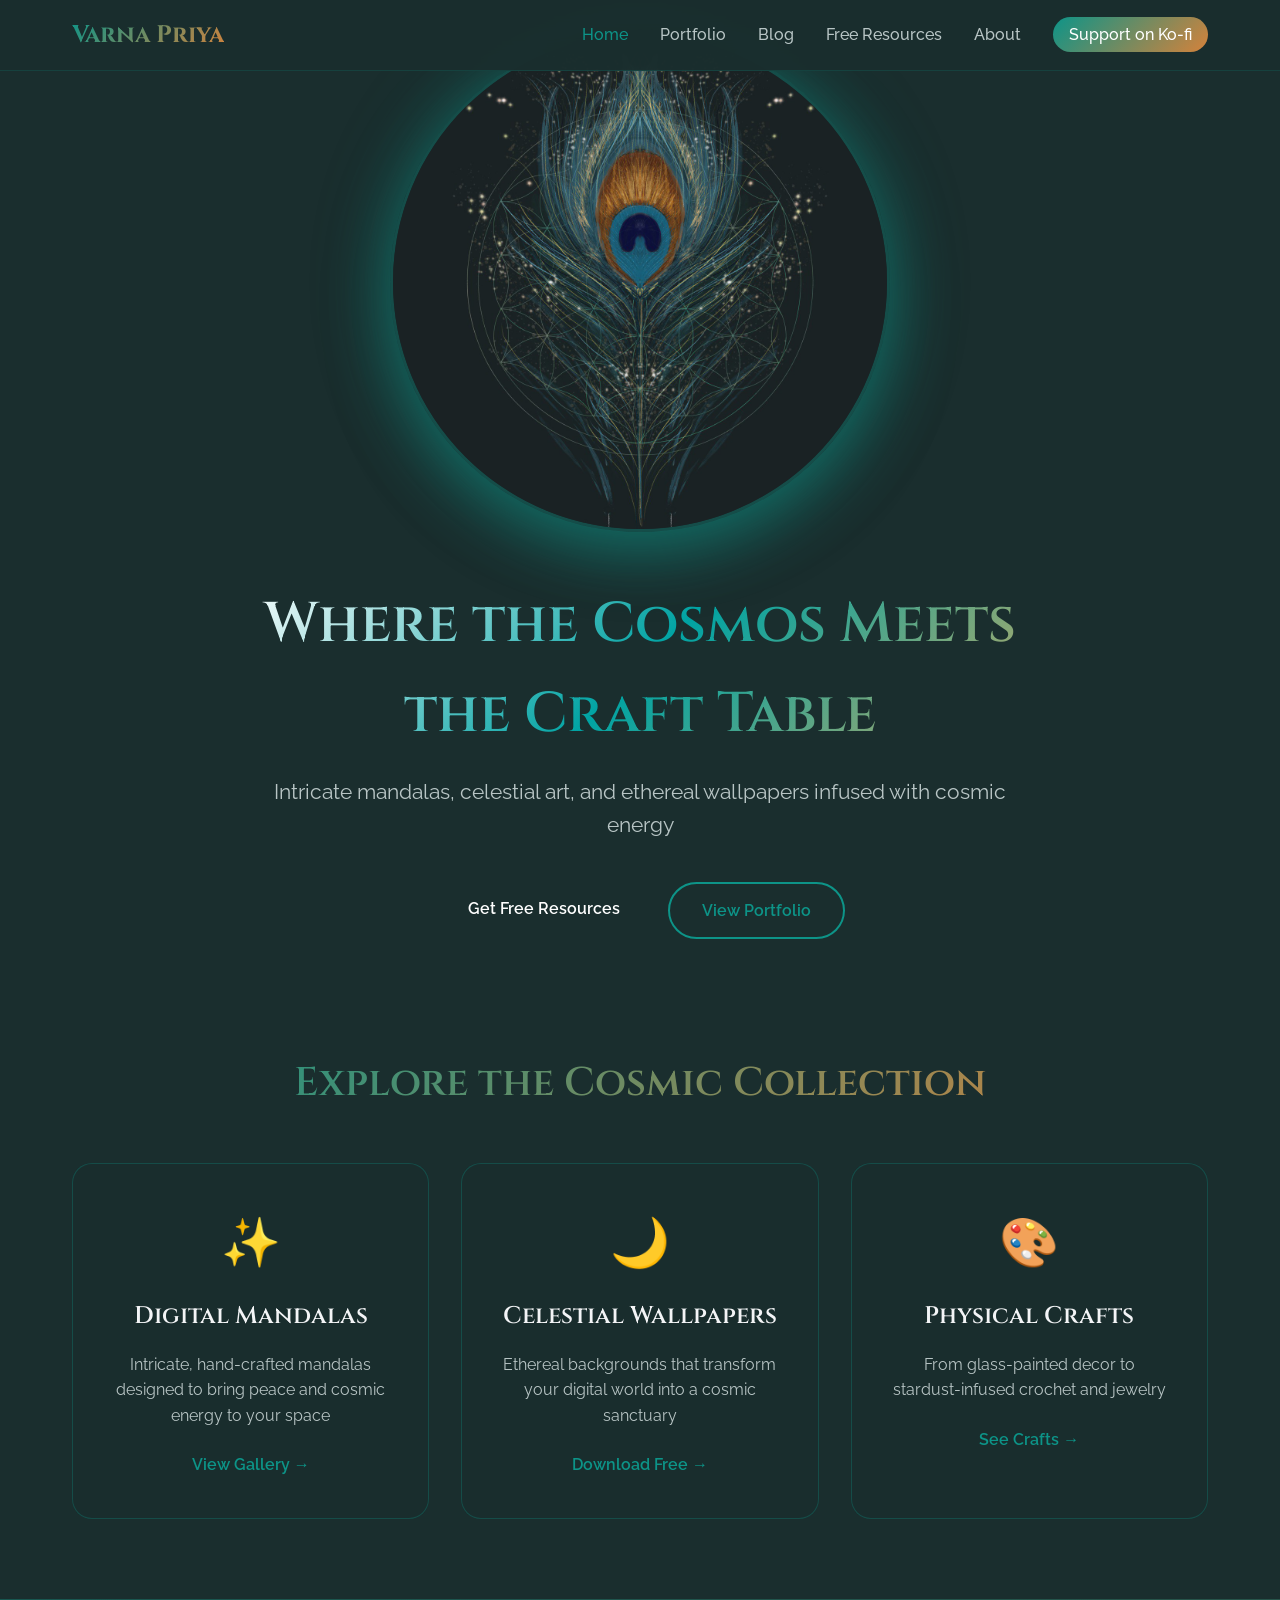
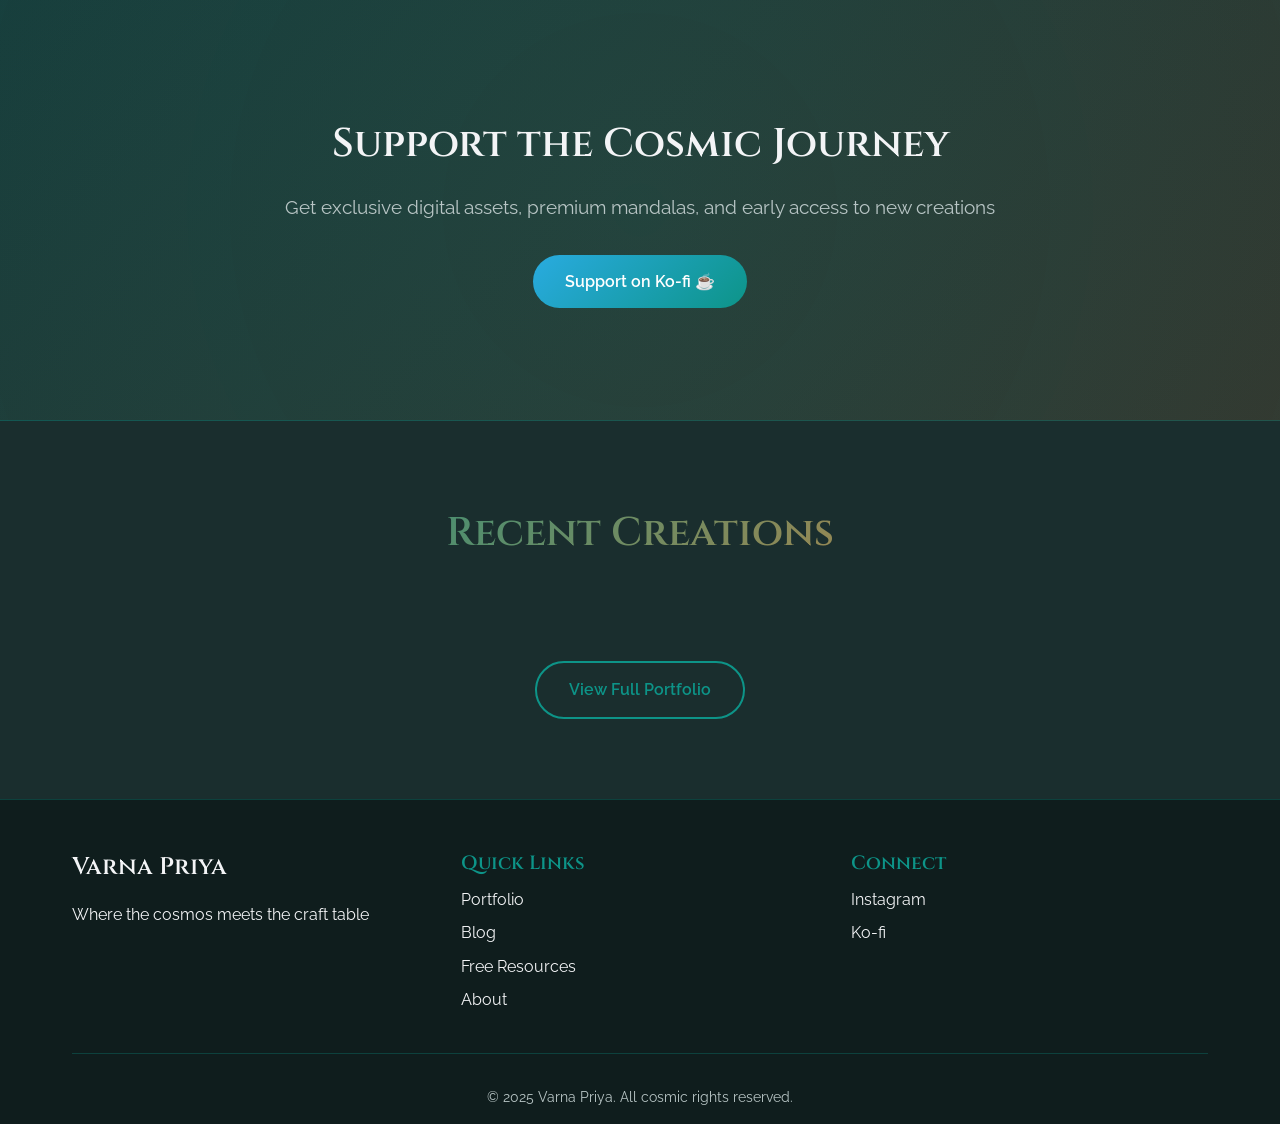
==== commit 1648718a: "refactor: clean placeholder content, add injection markers, create content index + image processor" ====
--- a/index.html
+++ b/index.html
@@ -87,26 +87,8 @@
         <div class="container">
             <h2 class="section-title">Recent Creations</h2>
             <div class="gallery-preview">
-                <div class="gallery-item">
-                    <div class="gallery-placeholder">
-                        <span>Digital Mandala</span>
-                    </div>
-                </div>
-                <div class="gallery-item">
-                    <div class="gallery-placeholder">
-                        <span>Celestial Art</span>
-                    </div>
-                </div>
-                <div class="gallery-item">
-                    <div class="gallery-placeholder">
-                        <span>Glass Painting</span>
-                    </div>
-                </div>
-                <div class="gallery-item">
-                    <div class="gallery-placeholder">
-                        <span>Cosmic Wallpaper</span>
-                    </div>
-                </div>
+                <!-- VP_RECENT_START -->
+                <!-- VP_RECENT_END -->
             </div>
             <div class="centered-cta">
                 <a href="portfolio.html" class="btn btn-secondary">View Full Portfolio</a>
@@ -139,7 +121,7 @@
                 </div>
             </div>
             <div class="footer-bottom">
-                <p>&copy; 2024 Varna Priya. All cosmic rights reserved.</p>
+                <p>&copy; 2025 Varna Priya. All cosmic rights reserved.</p>
             </div>
         </div>
     </footer>
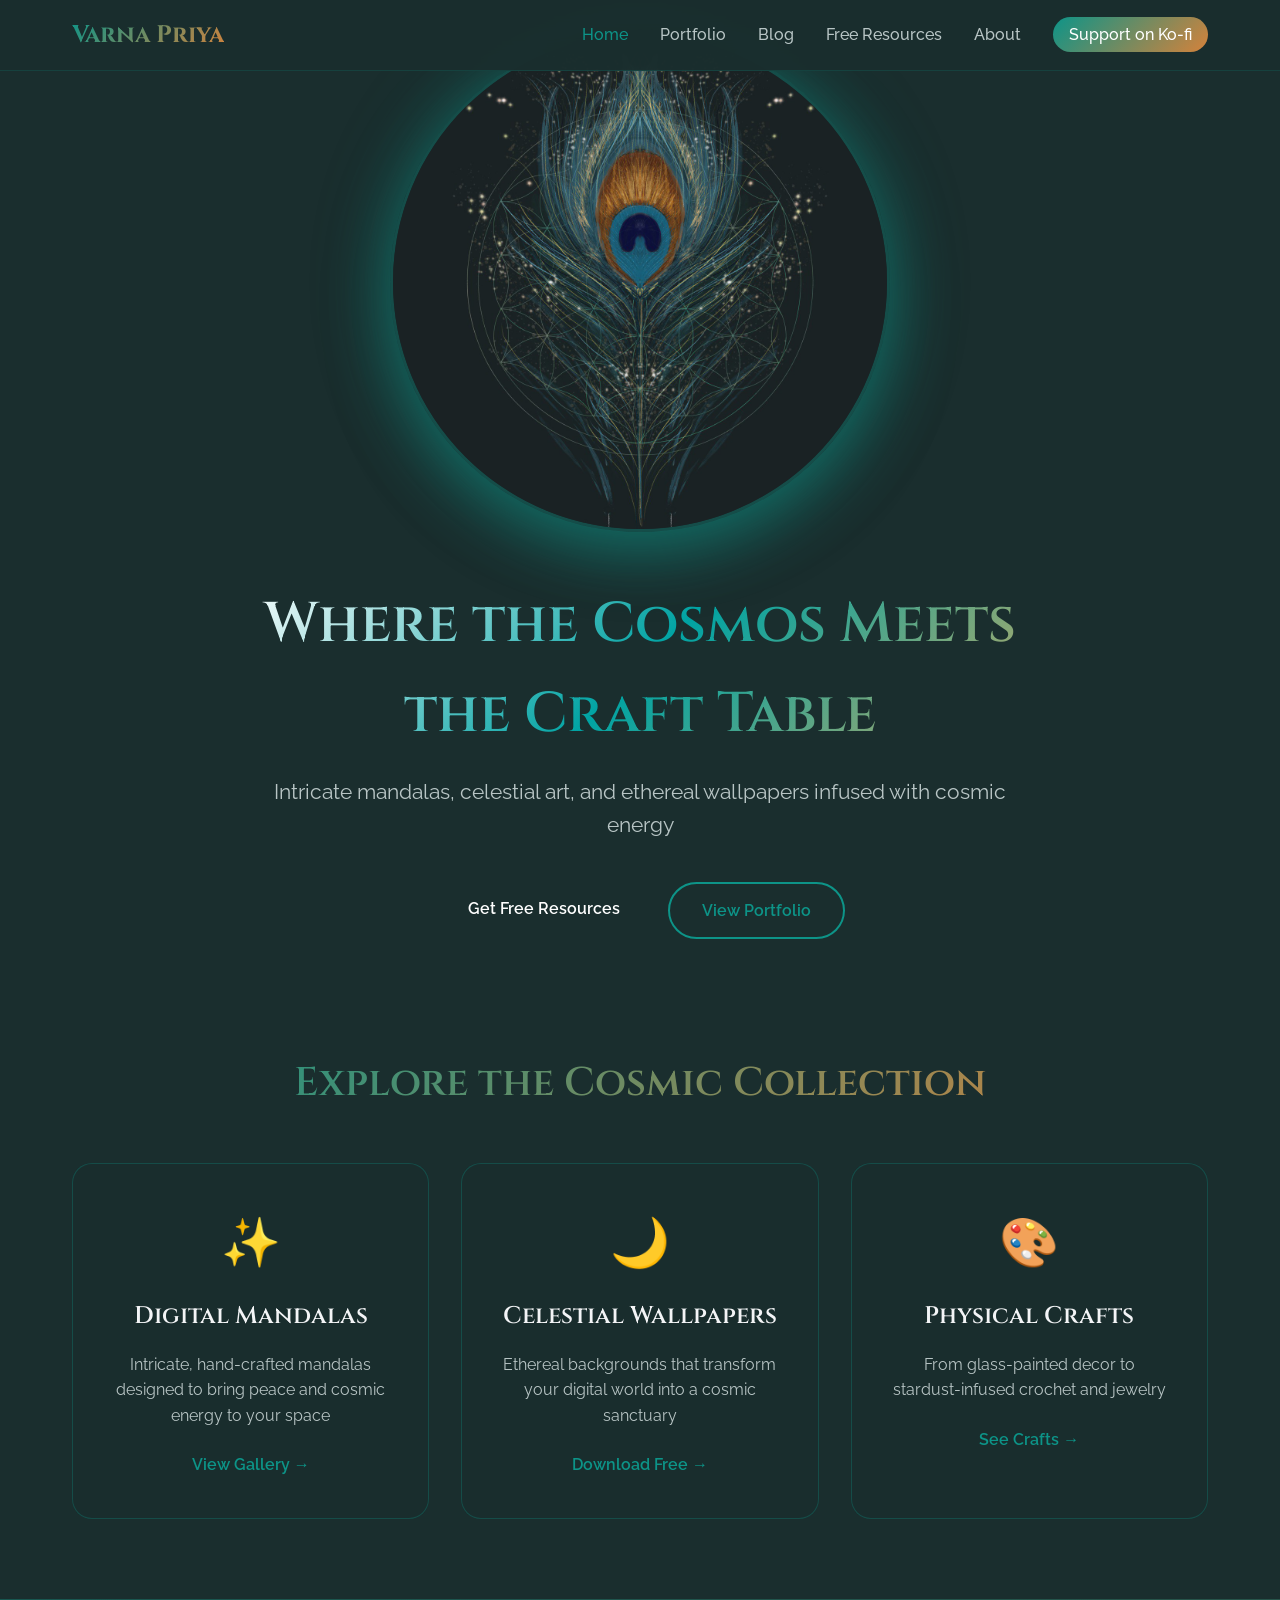
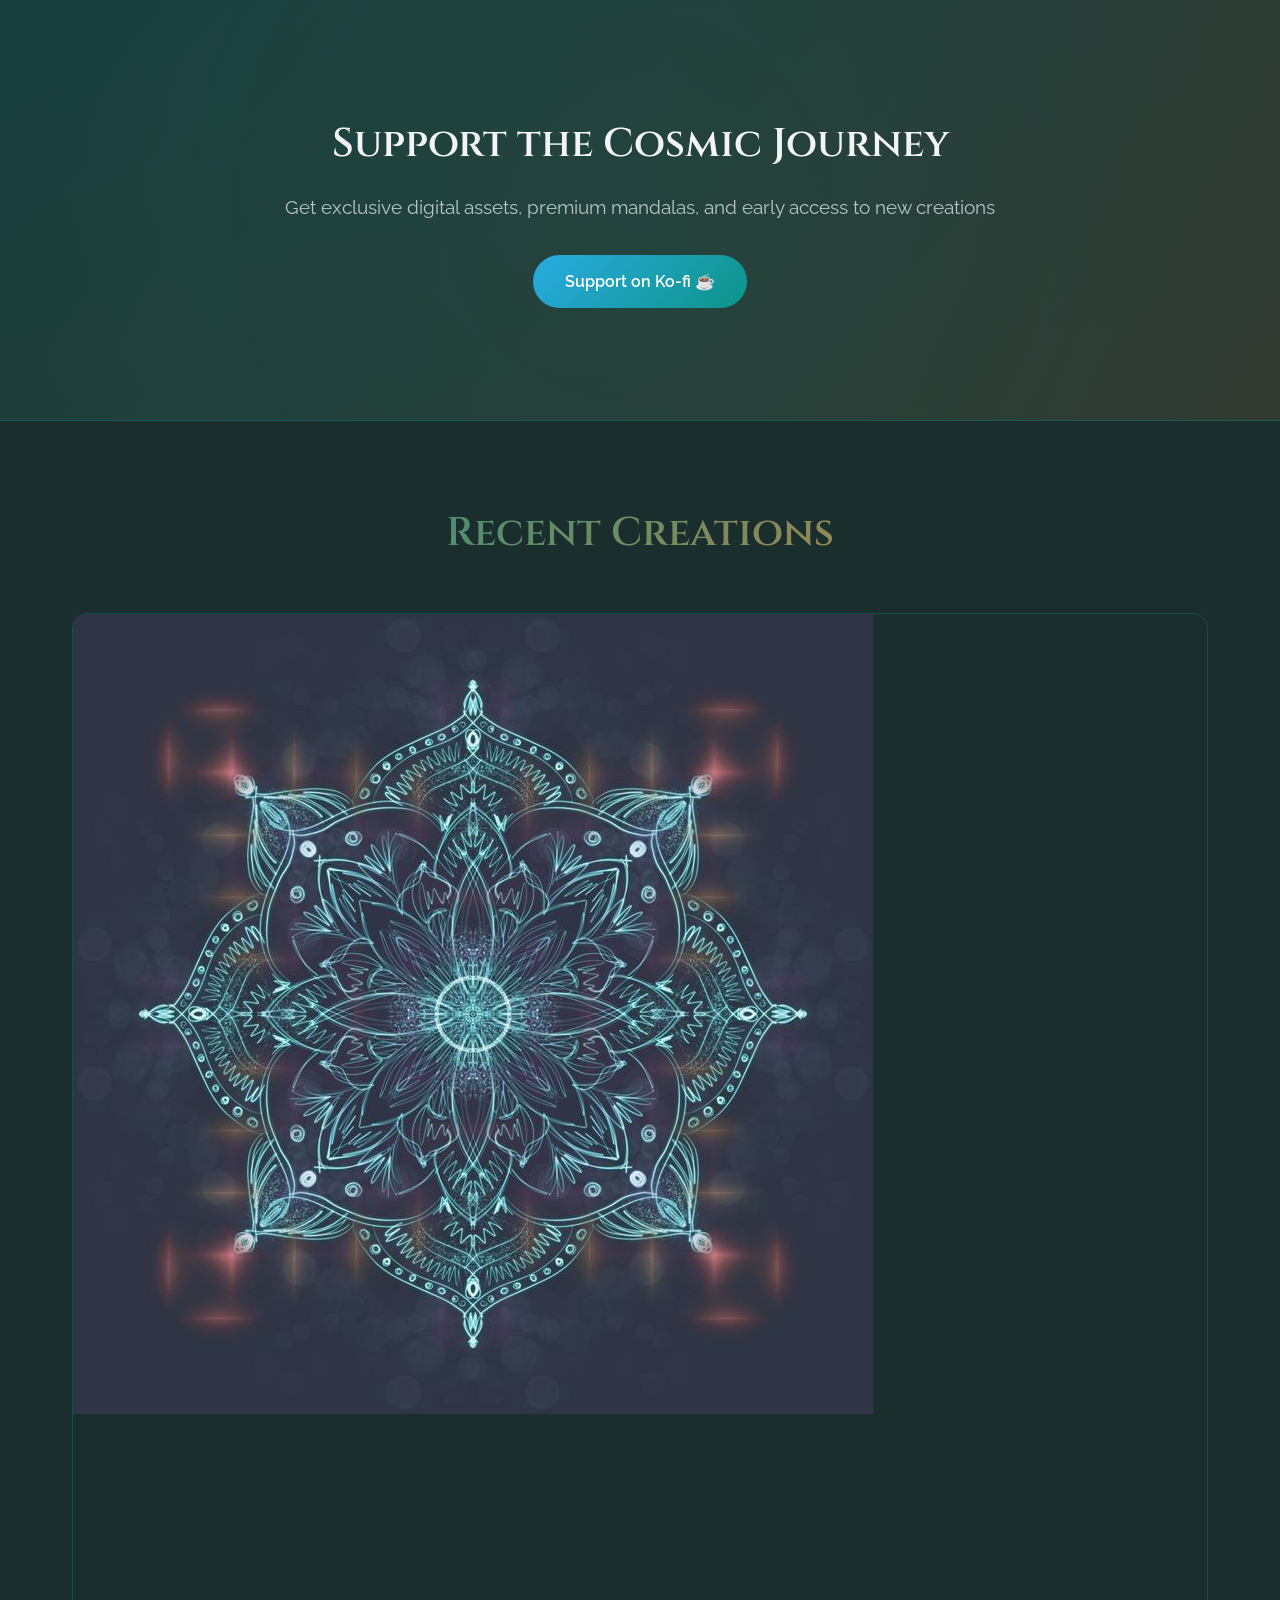
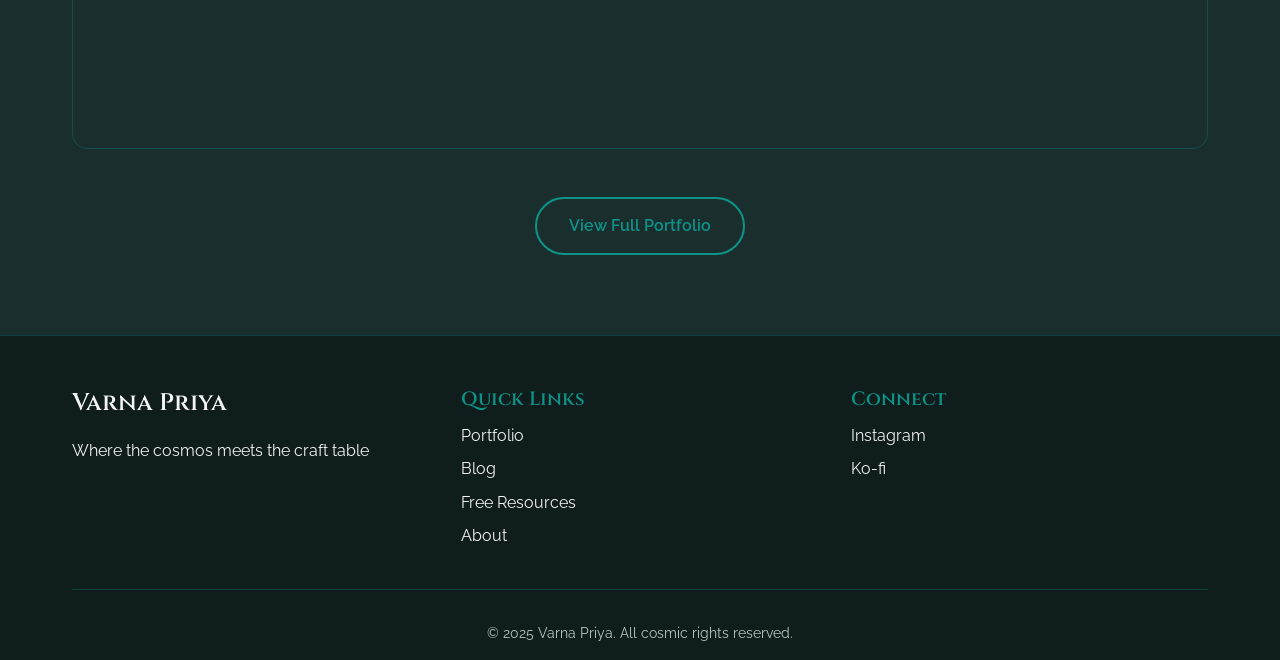
==== commit 27234975: "Add portfolio: Cosmic Lotus mandala" ====
--- a/index.html
+++ b/index.html
@@ -88,6 +88,9 @@
             <h2 class="section-title">Recent Creations</h2>
             <div class="gallery-preview">
                 <!-- VP_RECENT_START -->
+                <div class="gallery-item">
+                    <img src="assets/images/portfolio/digital-mandalas/display/mandala-cosmic-lotus.jpg" alt="Cosmic Lotus Mandala">
+                </div>
                 <!-- VP_RECENT_END -->
             </div>
             <div class="centered-cta">
